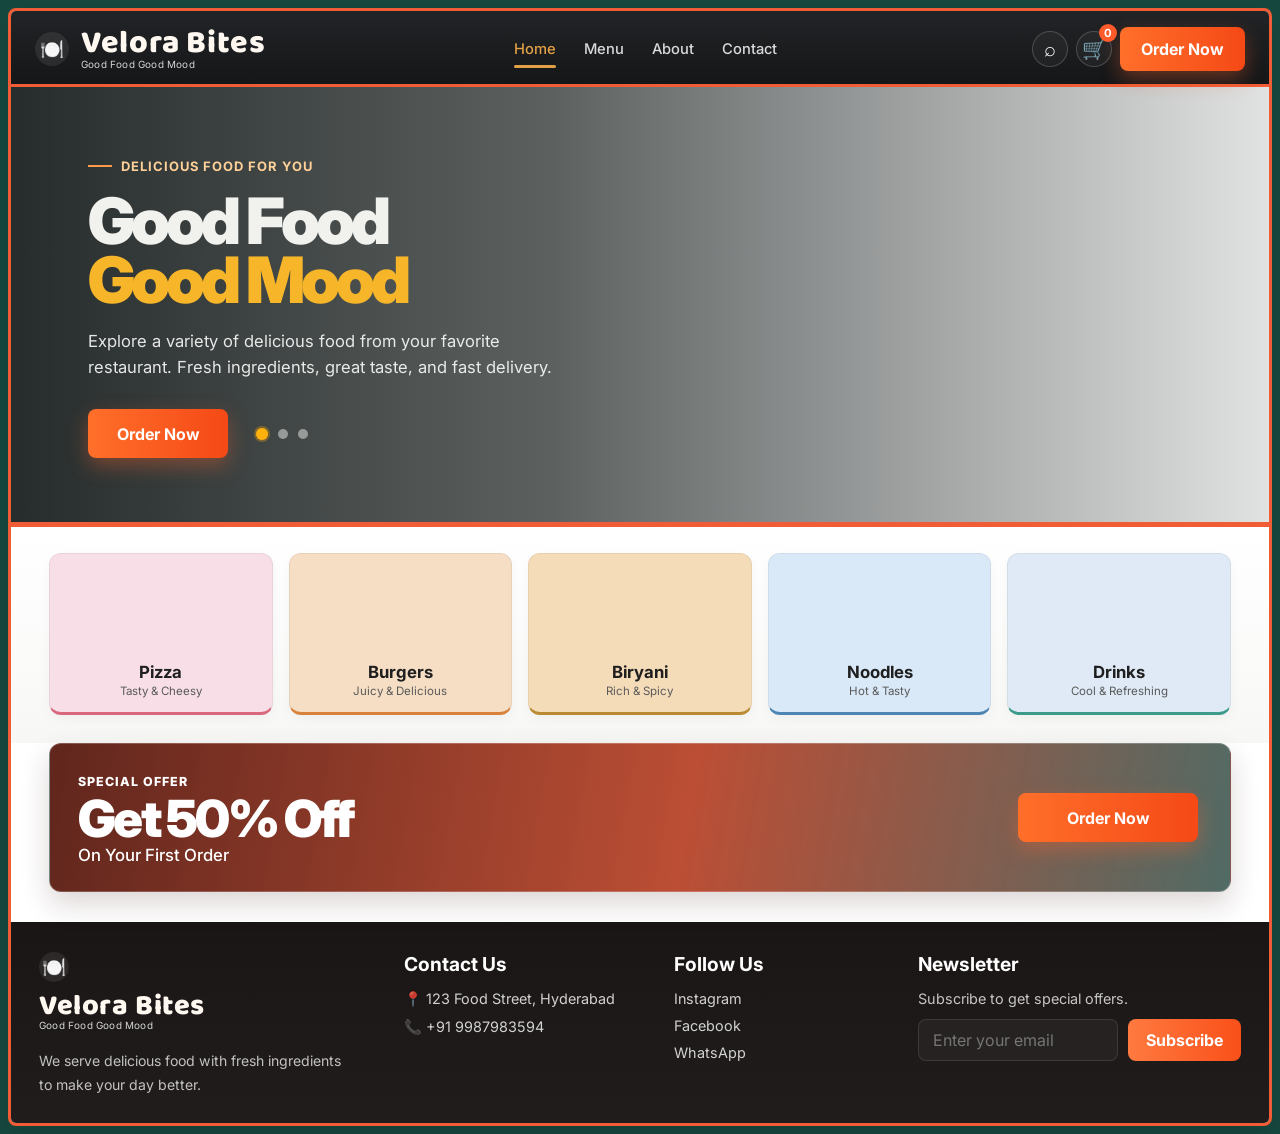
==== index.html @ 95dfa80c "Initial restaurant website" ====
<!DOCTYPE html>
<html lang="en">
  <head>
    <meta charset="UTF-8" />
    <meta name="viewport" content="width=device-width, initial-scale=1.0" />
    <title>Velora Bites</title>
    <link rel="preconnect" href="https://fonts.googleapis.com" />
    <link rel="preconnect" href="https://fonts.gstatic.com" crossorigin />
    <link href="https://fonts.googleapis.com/css2?family=Baloo+2:wght@400;500;600;700;800&family=Inter:wght@400;500;600;700;800;900&display=swap" rel="stylesheet" />
    <link rel="stylesheet" href="style.css" />
  </head>
  <body>
    <div class="page-shell">
      <div id="toast" class="toast" aria-live="polite"></div>

      <div id="checkout-modal" class="checkout-modal">
        <div class="checkout-panel">
          <div class="checkout-header">
            <h3>Your Cart</h3>
            <button type="button" class="close-cart" aria-label="Close cart">×</button>
          </div>
          <div id="cart-items" class="cart-items"></div>
          <div class="checkout-total">
            <span>Total</span>
            <strong id="cart-total">₹0</strong>
          </div>
          <div class="payment-buttons">
            <button type="button" class="pay-btn phonepe">Pay with PhonePe</button>
            <button type="button" class="pay-btn gpay">Pay with Google Pay</button>
          </div>
        </div>
      </div>

      <div class="prototype-container">
        <div class="mockup-wrap">
          <div class="website-frame" data-page="home">
            <header class="topbar">
              <div class="brand-group">
                <div class="brand-icon">
                  <span>🍽️</span>
                </div>
                <div class="brand-copy">
                  <h2>Velora Bites</h2>
                  <small>Good Food Good Mood</small>
                </div>
              </div>

              <nav class="nav-links">
                <a href="#" data-target="home" class="nav-link active">Home</a>
                <a href="#" data-target="menu" class="nav-link">Menu</a>
                <a href="#" data-target="about" class="nav-link">About</a>
                <a href="#" data-target="contact" class="nav-link">Contact</a>
              </nav>

              <div class="nav-actions">
                <div class="search-wrapper" aria-label="Search menu">
                  <input id="menu-search" class="search-input" type="search" placeholder="Search menu..." aria-label="Search menu" />
                </div>
                <button class="icon-btn search-btn" aria-label="Search">⌕</button>
                <button class="icon-btn cart-btn" aria-label="Cart">
                  🛒
                  <span class="cart-count">0</span>
                </button>
                <button class="order-btn" data-name="Velora Combo Meal" data-price="399">Order Now</button>
              </div>
            </header>

            <section id="home-page" class="page-panel active">
              <div class="hero-banner">
                <div class="hero-content">
                  <p class="eyebrow">DELICIOUS FOOD FOR YOU</p>
                  <h3>Good Food <span>Good Mood</span></h3>
                  <p class="hero-copy">
                    Explore a variety of delicious food from your favorite restaurant.
                    Fresh ingredients, great taste, and fast delivery.
                  </p>
                  <div class="hero-actions">
                    <button class="order-btn large" data-name="Velora Combo Meal" data-price="399">Order Now</button>
                    <div class="slider-dots">
                      <span class="dot active"></span>
                      <span class="dot"></span>
                      <span class="dot"></span>
                    </div>
                  </div>
                </div>
              </div>

              <div class="category-strip">
                <button type="button" class="category-item pink" data-category="pizza">
                  <div class="category-thumb pizza"></div>
                  <h4>Pizza</h4>
                  <p>Tasty &amp; Cheesy</p>
                </button>

                <button type="button" class="category-item peach" data-category="burgers">
                  <div class="category-thumb burgers"></div>
                  <h4>Burgers</h4>
                  <p>Juicy &amp; Delicious</p>
                </button>

                <button type="button" class="category-item tan" data-category="biryani">
                  <div class="category-thumb biryani"></div>
                  <h4>Biryani</h4>
                  <p>Rich &amp; Spicy</p>
                </button>

                <button type="button" class="category-item light" data-category="noodles">
                  <div class="category-thumb noodles"></div>
                  <h4>Noodles</h4>
                  <p>Hot &amp; Tasty</p>
                </button>

                <button type="button" class="category-item pale" data-category="drinks">
                  <div class="category-thumb drinks"></div>
                  <h4>Drinks</h4>
                  <p>Cool &amp; Refreshing</p>
                </button>
              </div>

              <div class="offer-banner">
                <div class="offer-copy">
                  <span class="offer-label">SPECIAL OFFER</span>
                  <h3>Get 50% Off</h3>
                  <p>On Your First Order</p>
                </div>
                <button class="order-btn banner-btn" data-name="Special Offer Combo" data-price="299">Order Now</button>
              </div>
            </section>

            <section id="menu-page" class="page-panel">
              <div class="menu-section no-footer-content">
                <div class="menu-header">
                  <h3>Our Special Menu</h3>
                  <div class="filter-group">
                    <button class="filter-btn active">All</button>
                    <button class="filter-btn">Pizza</button>
                    <button class="filter-btn">Burgers</button>
                    <button class="filter-btn">Biryani</button>
                    <button class="filter-btn">Noodles</button>
                    <button class="filter-btn">Drinks</button>
                  </div>
                </div>

                <div class="menu-grid">
                  <article class="food-card" data-category="pizza">
                    <div class="food-image margherita"></div>
                    <div class="food-body">
                      <h4>Margherita Pizza</h4>
                      <p>Classic delight with 100% real mozzarella cheese.</p>
                      <div class="card-row">
                        <span class="price">₹199</span>
                        <button class="order-btn small">Order Now</button>
                      </div>
                    </div>
                  </article>

                  <article class="food-card" data-category="burgers">
                    <div class="food-image chicken-burger"></div>
                    <div class="food-body">
                      <h4>Chicken Burger</h4>
                      <p>Juicy chicken patty with fresh lettuce and cheese.</p>
                      <div class="card-row">
                        <span class="price">₹149</span>
                        <button class="order-btn small">Order Now</button>
                      </div>
                    </div>
                  </article>

                  <article class="food-card" data-category="biryani">
                    <div class="food-image chicken-biryani"></div>
                    <div class="food-body">
                      <h4>Chicken Biryani</h4>
                      <p>Aromatic basmati rice with tender chicken.</p>
                      <div class="card-row">
                        <span class="price">₹249</span>
                        <button class="order-btn small">Order Now</button>
                      </div>
                    </div>
                  </article>

                  <article class="food-card" data-category="noodles">
                    <div class="food-image veg-noodles"></div>
                    <div class="food-body">
                      <h4>Veg Noodles</h4>
                      <p>Stir-fried noodles with fresh vegetables.</p>
                      <div class="card-row">
                        <span class="price">₹129</span>
                        <button class="order-btn small">Order Now</button>
                      </div>
                    </div>
                  </article>

                  <article class="food-card" data-category="pizza">
                    <div class="food-image pizzaspecial"></div>
                    <div class="food-body">
                      <h4>Paneer Supreme</h4>
                      <p>Loaded with paneer, capsicum, onion and herbs.</p>
                      <div class="card-row">
                        <span class="price">₹259</span>
                        <button class="order-btn small">Order Now</button>
                      </div>
                    </div>
                  </article>

                  <article class="food-card" data-category="burgers">
                    <div class="food-image zinger"></div>
                    <div class="food-body">
                      <h4>Zinger Burger</h4>
                      <p>Crispy chicken fillet with spicy mayo and lettuce.</p>
                      <div class="card-row">
                        <span class="price">₹189</span>
                        <button class="order-btn small">Order Now</button>
                      </div>
                    </div>
                  </article>

                  <article class="food-card" data-category="biryani">
                    <div class="food-image vegbiryani"></div>
                    <div class="food-body">
                      <h4>Veg Biryani</h4>
                      <p>Fragrant rice with vegetables and rich biryani masala.</p>
                      <div class="card-row">
                        <span class="price">₹219</span>
                        <button class="order-btn small">Order Now</button>
                      </div>
                    </div>
                  </article>

                  <article class="food-card" data-category="noodles">
                    <div class="food-image cheesy-noodles"></div>
                    <div class="food-body">
                      <h4>Cheesy Noodles</h4>
                      <p>Silky noodles tossed with cheese, veggies and sauce.</p>
                      <div class="card-row">
                        <span class="price">₹179</span>
                        <button class="order-btn small">Order Now</button>
                      </div>
                    </div>
                  </article>

                  <article class="food-card" data-category="drinks">
                    <div class="food-image mango-lassi"></div>
                    <div class="food-body">
                      <h4>Mango Lassi</h4>
                      <p>Chilled yogurt drink blended with sweet, ripe mango.</p>
                      <div class="card-row">
                        <span class="price">₹99</span>
                        <button class="order-btn small">Order Now</button>
                      </div>
                    </div>
                  </article>

                  <article class="food-card" data-category="drinks">
                    <div class="food-image fresh-lime"></div>
                    <div class="food-body">
                      <h4>Fresh Lime Soda</h4>
                      <p>A bright, sparkling lime cooler served over ice.</p>
                      <div class="card-row">
                        <span class="price">₹79</span>
                        <button class="order-btn small">Order Now</button>
                      </div>
                    </div>
                  </article>
                </div>
                <p class="no-results" hidden>No dishes match your search. Try another name or category.</p>
              </div>
            </section>

            <section id="about-page" class="page-panel">
              <div class="info-page no-footer-content">
                <h3>About Velora Bites</h3>
                <p>Velora Bites is a modern food ordering destination built for people who love great taste, convenience, and fresh ingredients. We bring together premium meals, quick delivery, and a warm customer experience.</p>
                <div class="info-grid">
                  <div class="info-card">
                    <span>🍔</span>
                    <h4>Fresh Food</h4>
                    <p>Only freshly prepared meals using quality ingredients.</p>
                  </div>
                  <div class="info-card">
                    <span>🚚</span>
                    <h4>Fast Delivery</h4>
                    <p>Quick service to keep your meals hot and delicious.</p>
                  </div>
                  <div class="info-card">
                    <span>⭐</span>
                    <h4>Best Taste</h4>
                    <p>Curated recipes that satisfy your cravings every time.</p>
                  </div>
                </div>
              </div>
            </section>

            <section id="contact-page" class="page-panel">
              <div class="info-page contact-page no-footer-content">
                <h3>Contact Us</h3>
                <div class="contact-layout">
                  <div class="contact-box">
                    <h4>Store Address</h4>
                    <p>📍 123 Food Street, Hyderabad</p>
                    <p>📞 +91 9987983594</p>
                    <p>✉️ hello@velorabites.com</p>
                  </div>
                  <div class="contact-box">
                    <h4>Working Hours</h4>
                    <p>Monday - Saturday: 9:00 AM - 11:00 PM</p>
                    <p>Sunday: 10:00 AM - 9:00 PM</p>
                  </div>
                </div>
              </div>
            </section>

            <footer class="site-footer home-footer visible">
              <div class="footer-brand">
                <div class="brand-icon small">
                  <span>🍽️</span>
                </div>
                <div class="brand-copy">
                  <h2>Velora Bites</h2>
                  <small>Good Food Good Mood</small>
                </div>
                <p>
                  We serve delicious food with fresh ingredients to make your day better.
                </p>
              </div>

              <div class="footer-contact">
                <h4>Contact Us</h4>
                <ul>
                  <li>📍 123 Food Street, Hyderabad</li>
                  <li>📞 +91 9987983594</li>
                </ul>
              </div>

              <div class="footer-social">
                <h4>Follow Us</h4>
                <ul>
                  <li><a href="https://www.instagram.com/" target="_blank" rel="noopener noreferrer">Instagram</a></li>
                  <li><a href="https://www.facebook.com/" target="_blank" rel="noopener noreferrer">Facebook</a></li>
                  <li><a href="https://www.whatsapp.com/" target="_blank" rel="noopener noreferrer">WhatsApp</a></li>
                </ul>
              </div>

              <div class="newsletter">
                <h4>Newsletter</h4>
                <p>Subscribe to get special offers.</p>
                <form>
                  <input type="email" placeholder="Enter your email" />
                  <button type="submit">Subscribe</button>
                </form>
              </div>
            </footer>
          </div>
        </div>
      </div>

    </div>

    <script src="script.js"></script>
  </body>
</html>
---- style.css ----
:root {
  --bg: #efefef;
  --page-text: #171717;
  --muted: #5e5e5e;
  --accent: #f15a24;
  --accent-2: #ffb200;
  --navy: #101216;
  --navy-2: #171d24;
  --card: #f8f8f8;
  --soft: #f4d7c5;
  --peach: #f7dcb3;
  --tan: #f1d5a7;
  --light: #dfeeff;
  --pale: #dcebf7;
  --shadow: 0 12px 28px rgba(0, 0, 0, 0.12);
}

* {
  box-sizing: border-box;
  margin: 0;
  padding: 0;
}

html {
  scroll-behavior: smooth;
}

body {
  font-family: "Inter", sans-serif;
  background: #16483f;
  color: var(--page-text);
}

img {
  max-width: 100%;
  display: block;
}

button,
input {
  font: inherit;
}

.page-shell {
  width: 100%;
  min-height: 100vh;
  margin: 0;
  padding: 8px;
}

.prototype-container {
  width: 100%;
  margin: 0;
}

.main-title {
  text-align: center;
  font-weight: 800;
  font-size: clamp(2.4rem, 3vw, 4rem);
  color: #0e0e0e;
  letter-spacing: -0.06em;
  margin-top: 12px;
}

.subtitle {
  text-align: center;
  font-size: 1.2rem;
  color: #3d3d3d;
  margin-top: 10px;
  margin-bottom: 18px;
  font-weight: 600;
  letter-spacing: -0.02em;
}

.mockup-wrap {
  position: relative;
  width: 100%;
  margin: 0;
  padding: 0;
}

.website-frame {
  width: 100%;
  min-height: calc(100vh - 16px);
  background: #fff;
  border-radius: 8px;
  box-shadow: var(--shadow);
  overflow: hidden;
  border: 3px solid #ef5c35;
  transition: border-color 0.3s ease;
}

.website-frame[data-page="home"] { border-color: #ef5c35; }
.website-frame[data-page="menu"] { border-color: #168b82; }
.website-frame[data-page="about"] { border-color: #d29a25; }
.website-frame[data-page="contact"] { border-color: #397da1; }

.website-frame[data-page="home"] .topbar { box-shadow: inset 0 -3px #ef5c35; }
.website-frame[data-page="menu"] .topbar { box-shadow: inset 0 -3px #168b82; }
.website-frame[data-page="about"] .topbar { box-shadow: inset 0 -3px #d29a25; }
.website-frame[data-page="contact"] .topbar { box-shadow: inset 0 -3px #397da1; }

.page-panel {
  display: none;
}

.page-panel.active {
  display: block;
}

.topbar {
  position: relative;
  display: flex;
  align-items: center;
  justify-content: space-between;
  background: linear-gradient(180deg, rgba(15, 17, 20, 0.92), rgba(10, 12, 14, 0.96));
  padding: 16px 24px;
  color: white;
  border-radius: 0;
}

.brand-group {
  display: flex;
  align-items: center;
  gap: 12px;
}

.brand-icon {
  width: 34px;
  height: 34px;
  border-radius: 50%;
  background: rgba(255, 255, 255, 0.08);
  display: grid;
  place-items: center;
  font-size: 1.2rem;
}

.brand-copy h2 {
  font-family: "Baloo 2", sans-serif;
  font-weight: 800;
  line-height: 1;
  font-size: 2rem;
  letter-spacing: 0.02em;
  text-transform: none;
  color: #fff8f1;
}

.brand-copy small {
  display: block;
  font-size: 0.62rem;
  color: #d7d7d7;
  letter-spacing: 0.02em;
  margin-top: -2px;
}

.nav-links {
  display: flex;
  align-items: center;
  gap: 28px;
  font-size: 0.92rem;
  font-weight: 500;
}

.nav-links a {
  position: relative;
  color: #f4f4f4;
  text-decoration: none;
  opacity: 0.88;
}

.nav-links a.active {
  color: #ffb34c;
}

.nav-links a.active::after {
  content: "";
  position: absolute;
  left: 0;
  right: 0;
  bottom: -10px;
  height: 3px;
  background: #ffb34c;
  border-radius: 2px;
}

.nav-actions {
  display: flex;
  align-items: center;
  gap: 8px;
}

.search-wrapper {
  width: 0;
  opacity: 0;
  overflow: hidden;
  transition: width 0.25s ease, opacity 0.2s ease, margin-right 0.2s ease;
  margin-right: 0;
}

.search-wrapper.visible {
  width: 220px;
  opacity: 1;
  margin-right: 6px;
}

.search-input {
  width: 100%;
  height: 36px;
  border-radius: 999px;
  border: 1px solid rgba(255, 255, 255, 0.18);
  background: rgba(255, 255, 255, 0.06);
  color: #fff;
  padding: 0 14px;
  outline: none;
}

.search-input::placeholder {
  color: rgba(255, 255, 255, 0.68);
}

.icon-btn {
  width: 36px;
  height: 36px;
  border-radius: 50%;
  border: 1px solid rgba(255, 255, 255, 0.18);
  background: rgba(255, 255, 255, 0.04);
  color: white;
  font-size: 1.25rem;
  cursor: pointer;
}

.order-btn {
  border: none;
  background: linear-gradient(90deg, #ff6f2a, #f54916);
  color: #fff;
  font-weight: 700;
  border-radius: 8px;
  padding: 0.75rem 1.3rem;
  box-shadow: 0 8px 20px rgba(255, 99, 46, 0.35);
  cursor: pointer;
  transition: transform 0.2s ease;
}

.order-btn:hover {
  transform: translateY(-1px);
}

.order-btn.large {
  padding: 0.9rem 1.8rem;
  font-size: 1rem;
}

.order-btn.small {
  padding: 0.65rem 1rem;
  font-size: 0.82rem;
  border-radius: 7px;
}

.hero-banner {
  position: relative;
  min-height: 440px;
  background:
    linear-gradient(90deg, rgba(8, 15, 14, 0.88) 0%, rgba(8, 15, 14, 0.66) 43%, rgba(8, 15, 14, 0.12) 100%),
    url("https://images.unsplash.com/photo-1568901346375-23c9450c58cd?auto=format&fit=crop&w=1400&q=80") center/cover no-repeat;
  padding: 58px clamp(28px, 6vw, 88px);
  display: flex;
  align-items: center;
  border-bottom: 5px solid #ef5c35;
}

.hero-content {
  max-width: 560px;
  color: #fff;
}

.eyebrow {
  display: inline-flex;
  align-items: center;
  gap: 9px;
  font-size: 0.81rem;
  letter-spacing: 0.08em;
  color: #ffd199;
  font-weight: 700;
  margin-bottom: 18px;
}

.eyebrow::before {
  content: "";
  width: 24px;
  height: 2px;
  background: #ff9a4a;
}

.hero-banner h3 {
  font-size: clamp(2.7rem, 5vw, 5.5rem);
  line-height: 0.92;
  letter-spacing: -0.06em;
  font-weight: 900;
  margin-bottom: 18px;
  color: #f1f1ee;
}

.hero-banner h3 span {
  display: block;
  color: #f7b629;
}

.hero-copy {
  font-size: 1.04rem;
  line-height: 1.6;
  color: rgba(255, 255, 255, 0.88);
  max-width: 490px;
}

.hero-actions {
  display: flex;
  align-items: center;
  gap: 20px;
  margin-top: 28px;
}

.slider-dots {
  display: flex;
  align-items: center;
  gap: 10px;
  margin-left: 8px;
}

.dot {
  width: 10px;
  height: 10px;
  border-radius: 50%;
  background: rgba(255, 255, 255, 0.45);
  display: inline-block;
}

.dot.active {
  width: 12px;
  height: 12px;
  background: #ffb10c;
  box-shadow: 0 0 0 2px rgba(255, 177, 12, 0.3);
}

.category-strip {
  display: grid;
  grid-template-columns: repeat(5, minmax(0, 1fr));
  gap: 16px;
  background: linear-gradient(180deg, #fff 0%, #f7f8f6 100%);
  padding: 26px clamp(18px, 3vw, 38px) 28px;
}

.category-item {
  width: 100%;
  border: 1px solid rgba(31, 31, 31, 0.06);
  color: inherit;
  font: inherit;
  background: #fff;
  border-radius: 12px;
  padding: 12px 12px 14px;
  text-align: center;
  box-shadow: 0 4px 12px rgba(0, 0, 0, 0.04);
  cursor: pointer;
  transition: transform 0.2s ease, box-shadow 0.2s ease;
}

.category-item:hover,
.category-item:focus-visible {
  transform: translateY(-3px);
  box-shadow: 0 9px 20px rgba(0, 0, 0, 0.12);
}

.category-item:focus-visible {
  outline: 3px solid var(--accent);
  outline-offset: 3px;
}

.category-item.pink { background: #f8dfe7; }
.category-item.peach { background: #f5dec4; }
.category-item.tan { background: #f5dcb9; }
.category-item.light { background: #dae9f8; }
.category-item.pale { background: #dfeaf6; }

.category-item.pink { border-bottom: 3px solid #d9687d; }
.category-item.peach { border-bottom: 3px solid #d9823c; }
.category-item.tan { border-bottom: 3px solid #b98a31; }
.category-item.light { border-bottom: 3px solid #4d86b5; }
.category-item.pale { border-bottom: 3px solid #3c9b8b; }

.category-thumb {
  height: 86px;
  border-radius: 14px;
  background-size: cover;
  background-position: center;
  margin-bottom: 10px;
}

.category-thumb.pizza {
  background-image: url("https://images.unsplash.com/photo-1513104890138-7c749659a591?auto=format&fit=crop&w=500&q=80");
}

.category-thumb.burgers {
  background-image: url("https://images.unsplash.com/photo-1568901346375-23c9450c58cd?auto=format&fit=crop&w=500&q=80");
}

.category-thumb.biryani {
  background-image: url("https://images.unsplash.com/photo-1631452180519-c014fe946bc7?auto=format&fit=crop&w=500&q=80");
}

.category-thumb.noodles {
  background-image: url("https://images.unsplash.com/photo-1552611052-33e04de081de?auto=format&fit=crop&w=500&q=80");
}

.category-thumb.drinks {
  background-image: url("https://images.unsplash.com/photo-1544145945-f90425340c7e?auto=format&fit=crop&w=500&q=80");
}

.category-item h4 {
  font-size: 1.05rem;
  margin-bottom: 2px;
  color: #1f1f1f;
  font-weight: 700;
}

.category-item p {
  color: #5a5a5a;
  font-size: 0.72rem;
}

.menu-section {
  background: #f5f5f5;
  padding: 36px 24px 30px;
}

.menu-header {
  display: flex;
  align-items: center;
  justify-content: space-between;
  gap: 20px;
  margin-bottom: 24px;
}

.menu-header h3 {
  font-family: "Baloo 2", sans-serif;
  font-size: clamp(1.85rem, 2.8vw, 3.1rem);
  letter-spacing: -0.05em;
  color: #1a1a1a;
}

.filter-group {
  display: flex;
  flex-wrap: wrap;
  gap: 10px;
  align-items: center;
}

.filter-btn {
  border: 1px solid rgba(0, 0, 0, 0.08);
  background: #fff;
  color: #444;
  border-radius: 999px;
  padding: 0.55rem 0.95rem;
  font-size: 0.82rem;
  font-weight: 600;
  cursor: pointer;
}

.filter-btn.active {
  background: linear-gradient(90deg, #ff7a40, #f95019);
  color: white;
  border-color: transparent;
}

.menu-grid {
  display: grid;
  grid-template-columns: repeat(4, minmax(0, 1fr));
  gap: 20px;
}

.no-results {
  padding: 36px 12px;
  color: var(--muted);
  text-align: center;
  grid-column: 1 / -1;
}

.food-card {
  background: #fff;
  border-radius: 12px;
  overflow: hidden;
  box-shadow: 0 6px 18px rgba(0, 0, 0, 0.05);
}

.food-image {
  height: 195px;
  background-position: center;
  background-size: cover;
}

.margherita {
  background-image: url("https://images.unsplash.com/photo-1513104890138-7c749659a591?auto=format&fit=crop&w=700&q=80");
}

.chicken-burger {
  background-image: url("https://images.unsplash.com/photo-1568901346375-23c9450c58cd?auto=format&fit=crop&w=700&q=80");
}

.chicken-biryani {
  background-image: url("https://images.unsplash.com/photo-1631452180519-c014fe946bc7?auto=format&fit=crop&w=700&q=80");
}

.veg-noodles {
  background-image: url("https://images.unsplash.com/photo-1552611052-33e04de081de?auto=format&fit=crop&w=700&q=80");
}

.pizzaspecial {
  background-image: url("https://images.unsplash.com/photo-1548365328-9f547fb9587c?auto=format&fit=crop&w=700&q=80");
}

.zinger {
  background-image: url("https://images.unsplash.com/photo-1568901346375-23c9450c58cd?auto=format&fit=crop&w=700&q=80");
}

.vegbiryani {
  background-image: url("https://images.unsplash.com/photo-1631452180519-c014fe946bc7?auto=format&fit=crop&w=700&q=80");
}

.cheesy-noodles {
  background-image: url("https://images.unsplash.com/photo-1526318896980-cf78c088247c?auto=format&fit=crop&w=700&q=80");
}

.mango-lassi {
  background-image: url("https://images.unsplash.com/photo-1570197788417-0e82375c9371?auto=format&fit=crop&w=700&q=80");
}

.fresh-lime {
  background-image: url("https://images.unsplash.com/photo-1513558161293-cda9efe0c0a3?auto=format&fit=crop&w=700&q=80");
}

.food-body {
  padding: 16px 16px 18px;
}

.food-body h4 {
  font-size: 0.98rem;
  margin-bottom: 7px;
  color: #222;
}

.food-body p {
  font-size: 0.77rem;
  line-height: 1.5;
  color: #666;
  min-height: 48px;
}

.card-row {
  display: flex;
  align-items: center;
  justify-content: space-between;
  margin-top: 16px;
}

.price {
  font-size: 1.1rem;
  font-weight: 800;
  color: #1e1e1e;
}

.offer-banner {
  position: relative;
  margin: 16px 0 0;
  background:
    linear-gradient(100deg, rgba(90, 29, 19, 0.96), rgba(180, 59, 31, 0.9) 54%, rgba(43, 74, 67, 0.82)),
    url("https://images.unsplash.com/photo-1513104890138-7c749659a591?auto=format&fit=crop&w=1400&q=80") center/cover no-repeat;
  min-height: 140px;
  display: flex;
  align-items: center;
  justify-content: space-between;
  padding: 26px 32px 26px 28px;
  border-radius: 12px;
  border: 1px solid rgba(255, 255, 255, 0.22);
  box-shadow: 0 12px 28px rgba(62, 30, 20, 0.18);
  overflow: hidden;
  margin: 0 clamp(18px, 3vw, 38px) 30px;
}

.offer-copy {
  color: #fff;
}

.offer-label {
  display: inline-block;
  font-size: 0.78rem;
  font-weight: 800;
  letter-spacing: 0.08em;
  margin-bottom: 6px;
}

.offer-copy h3 {
  font-size: clamp(2.2rem, 4vw, 3.7rem);
  line-height: 0.9;
  font-weight: 900;
  letter-spacing: -0.05em;
}

.offer-copy p {
  font-size: 1.05rem;
  font-weight: 500;
  margin-top: 4px;
}

.banner-btn {
  padding: 0.9rem 1.6rem;
  min-width: 180px;
  font-size: 1rem;
}

.site-footer {
  display: none;
  grid-template-columns: 1.25fr 0.9fr 0.8fr 1.2fr;
  gap: 28px;
  background: linear-gradient(180deg, rgba(22, 17, 17, 0.98), rgba(28, 24, 24, 0.98));
  color: #f0f0f0;
  padding: 30px 28px 26px;
}

.site-footer.visible {
  display: grid;
}

.footer-brand {
  padding-right: 24px;
}

.footer-brand .brand-icon {
  width: 30px;
  height: 30px;
  margin-bottom: 10px;
}

.footer-brand .brand-copy h2 {
  font-size: 1.8rem;
}

.footer-brand p {
  margin-top: 18px;
  color: rgba(255, 255, 255, 0.73);
  line-height: 1.7;
  font-size: 0.88rem;
}

.footer-links h4,
.footer-contact h4,
.footer-social h4,
.newsletter h4 {
  font-size: 1.2rem;
  margin-bottom: 14px;
  color: #fff;
}

.footer-links ul,
.footer-contact ul,
.footer-social ul {
  list-style: none;
  display: grid;
  gap: 10px;
  color: rgba(255, 255, 255, 0.8);
  font-size: 0.9rem;
}

.footer-links a,
.footer-social a {
  color: rgba(255, 255, 255, 0.8);
  text-decoration: none;
}

.footer-links a:hover,
.footer-social a:hover {
  color: #ffb34c;
}

.newsletter p {
  font-size: 0.9rem;
  color: rgba(255, 255, 255, 0.75);
  margin-bottom: 12px;
}

.newsletter form {
  display: flex;
  align-items: center;
  gap: 10px;
  flex-wrap: wrap;
}

.newsletter input {
  flex: 1;
  min-width: 160px;
  border: 1px solid rgba(255, 255, 255, 0.1);
  background: rgba(255, 255, 255, 0.04);
  height: 42px;
  border-radius: 8px;
  padding: 0 14px;
  color: #fff;
  outline: none;
}

.newsletter button {
  border: none;
  background: linear-gradient(90deg, #ff7a40, #f95019);
  color: #fff;
  border-radius: 8px;
  height: 42px;
  padding: 0 18px;
  font-weight: 700;
  cursor: pointer;
}

.annot-box {
  position: absolute;
  left: -16px;
  display: inline-flex;
  align-items: center;
  justify-content: center;
  background: rgba(255, 255, 255, 0.7);
  border: 2px solid rgba(0, 82, 255, 0.8);
  color: #1c1c1c;
  border-radius: 8px;
  padding: 8px 12px;
  font-size: 0.8rem;
  font-weight: 700;
  box-shadow: 0 0 0 2px rgba(255, 255, 255, 0.7);
  z-index: 3;
}

.annot-1 { top: 32px; }
.annot-2 { top: 126px; }
.annot-3 { top: 470px; }
.annot-4 { top: 674px; }
.annot-5 { top: 940px; }
.annot-6 { top: 1060px; }

.arrow {
  display: inline-block;
  width: 18px;
  height: 18px;
  margin-left: 6px;
  position: relative;
}

.arrow::before {
  content: "";
  position: absolute;
  inset: 0;
  border-top: 2px solid rgba(0, 82, 255, 0.9);
  border-right: 2px solid rgba(0, 82, 255, 0.9);
  transform: rotate(45deg);
}

.arrow-right {
  transform: translateX(4px);
}

.toast {
  position: fixed;
  right: 24px;
  bottom: 24px;
  background: rgba(17, 17, 17, 0.95);
  color: #fff;
  padding: 12px 18px;
  border-radius: 10px;
  box-shadow: 0 12px 30px rgba(0, 0, 0, 0.18);
  opacity: 0;
  transform: translateY(12px);
  pointer-events: none;
  transition: all 0.25s ease;
  z-index: 50;
  font-weight: 600;
}

.toast.show {
  opacity: 1;
  transform: translateY(0);
}

.checkout-modal {
  position: fixed;
  inset: 0;
  background: rgba(14, 14, 14, 0.6);
  display: none;
  align-items: center;
  justify-content: center;
  z-index: 90;
  padding: 20px;
}

.checkout-modal.show {
  display: flex;
}

.checkout-panel {
  width: min(520px, 100%);
  background: #fff;
  border-radius: 20px;
  box-shadow: 0 24px 60px rgba(0, 0, 0, 0.2);
  padding: 24px;
}

.checkout-header {
  display: flex;
  align-items: center;
  justify-content: space-between;
  margin-bottom: 18px;
}

.checkout-header h3 {
  font-size: 2rem;
  letter-spacing: -0.05em;
}

.close-cart {
  border: none;
  background: #f6f6f6;
  width: 34px;
  height: 34px;
  border-radius: 50%;
  font-size: 1.5rem;
  cursor: pointer;
}

.cart-items {
  display: grid;
  gap: 12px;
  max-height: 260px;
  overflow-y: auto;
  padding-right: 6px;
}

.cart-item {
  display: flex;
  align-items: center;
  justify-content: space-between;
  gap: 12px;
  border: 1px solid rgba(0, 0, 0, 0.06);
  border-radius: 12px;
  padding: 12px 14px;
}

.cart-item strong {
  display: block;
  font-size: 0.96rem;
  margin-bottom: 4px;
}

.cart-item small {
  color: #666;
}

.cart-item-actions {
  display: flex;
  align-items: center;
  gap: 8px;
  font-weight: 700;
}

.qty-btn {
  width: 26px;
  height: 26px;
  border: none;
  background: #f3f3f3;
  border-radius: 8px;
  cursor: pointer;
  font-weight: 700;
}

.checkout-total {
  display: flex;
  align-items: center;
  justify-content: space-between;
  margin-top: 18px;
  padding-top: 18px;
  border-top: 1px solid rgba(0, 0, 0, 0.08);
  font-size: 1.08rem;
}

.payment-buttons {
  display: grid;
  grid-template-columns: repeat(2, minmax(0, 1fr));
  gap: 12px;
  margin-top: 20px;
}

.pay-btn {
  border: none;
  color: #fff;
  padding: 0.9rem 1rem;
  border-radius: 12px;
  font-weight: 700;
  cursor: pointer;
}

.phonepe {
  background: linear-gradient(135deg, #5f2eea, #8d66ff);
}

.gpay {
  background: linear-gradient(135deg, #1a73e8, #4db6ff);
}

.empty-cart {
  text-align: center;
  color: #666;
  padding: 28px 12px;
}

.cart-btn {
  position: relative;
}

.cart-count {
  position: absolute;
  top: -8px;
  right: -6px;
  min-width: 18px;
  height: 18px;
  background: #ff5a2a;
  border-radius: 50%;
  display: grid;
  place-items: center;
  font-size: 0.7rem;
  font-weight: 700;
  color: #fff;
}

.info-page {
  background: #fff6f0;
  padding: 48px 32px;
  min-height: 420px;
}

.info-page h3 {
  font-size: clamp(2.2rem, 3vw, 3rem);
  letter-spacing: -0.06em;
  margin-bottom: 20px;
  color: #171717;
}

.info-page p {
  font-size: 1.05rem;
  line-height: 1.8;
  color: #3c3c3c;
  margin-bottom: 18px;
}

.info-grid {
  margin-top: 28px;
  display: grid;
  grid-template-columns: repeat(3, minmax(0, 1fr));
  gap: 18px;
}

.info-card {
  background: #fff;
  border: 1px solid rgba(0, 0, 0, 0.06);
  border-radius: 16px;
  padding: 24px 18px;
  text-align: center;
  box-shadow: 0 8px 20px rgba(0, 0, 0, 0.04);
}

.info-card span {
  font-size: 2rem;
  display: inline-block;
  margin-bottom: 12px;
}

.info-card h4 {
  font-size: 1.2rem;
  margin-bottom: 8px;
}

.contact-layout {
  display: grid;
  grid-template-columns: repeat(2, minmax(0, 1fr));
  gap: 24px;
  margin-top: 20px;
}

.contact-box {
  background: #fff;
  border: 1px solid rgba(0, 0, 0, 0.06);
  border-radius: 16px;
  padding: 26px 20px;
}

.contact-box h4 {
  font-size: 1.4rem;
  margin-bottom: 16px;
}

.contact-box p {
  margin-bottom: 10px;
}

@media (max-width: 1100px) {
  .nav-links {
    gap: 18px;
  }

  .menu-grid {
    grid-template-columns: repeat(2, minmax(0, 1fr));
  }

  .site-footer {
    grid-template-columns: repeat(2, minmax(0, 1fr));
  }
}

@media (max-width: 780px) {
  .mockup-wrap {
    padding-left: 0;
  }

  .annot-box {
    display: none;
  }

  .topbar {
    flex-wrap: wrap;
    gap: 16px;
  }

  .nav-links {
    order: 3;
    width: 100%;
    justify-content: center;
  }

  .category-strip {
    grid-template-columns: repeat(2, minmax(0, 1fr));
  }

  .menu-header {
    flex-direction: column;
    align-items: flex-start;
  }

  .menu-grid {
    grid-template-columns: 1fr;
  }

  .offer-banner {
    flex-direction: column;
    text-align: center;
    align-items: flex-start;
    gap: 18px;
  }

  .site-footer {
    grid-template-columns: 1fr;
  }
}
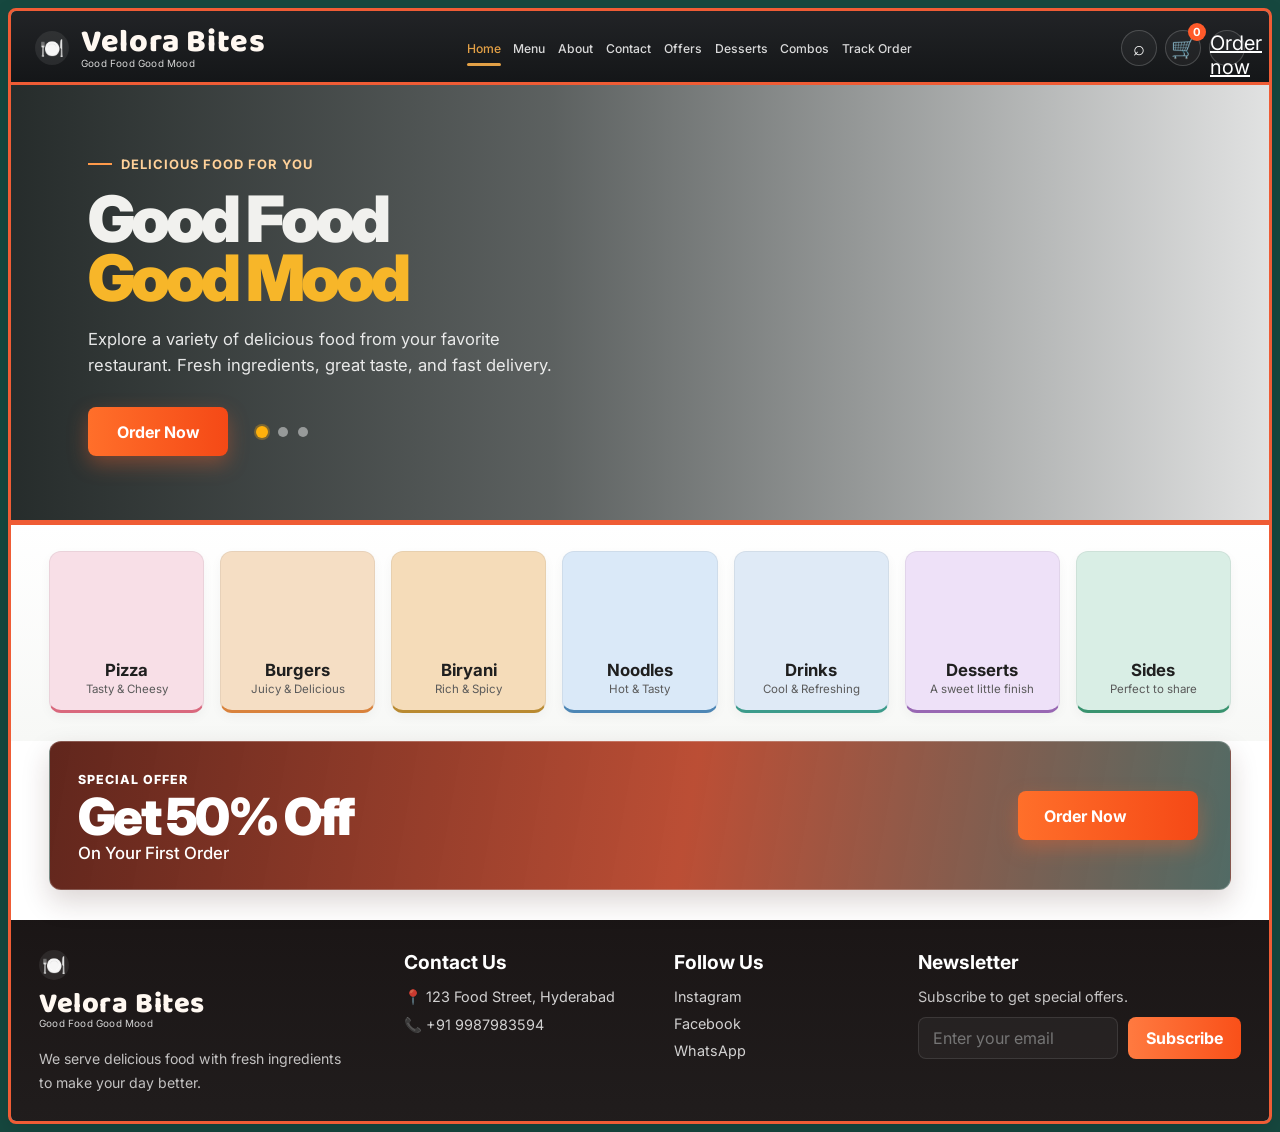
==== commit 857c8c38: "Expand food menu and match dish photos Co-authored-by: Copilot <223556219+Copilot@users.noreply.gith" ====
--- a/index.html
+++ b/index.html
@@ -1,360 +1,596 @@
 <!DOCTYPE html>
 <html lang="en">
-  <head>
-    <meta charset="UTF-8" />
-    <meta name="viewport" content="width=device-width, initial-scale=1.0" />
-    <title>Velora Bites</title>
-    <link rel="preconnect" href="https://fonts.googleapis.com" />
-    <link rel="preconnect" href="https://fonts.gstatic.com" crossorigin />
-    <link href="https://fonts.googleapis.com/css2?family=Baloo+2:wght@400;500;600;700;800&family=Inter:wght@400;500;600;700;800;900&display=swap" rel="stylesheet" />
-    <link rel="stylesheet" href="style.css" />
-  </head>
-  <body>
-    <div class="page-shell">
-      <div id="toast" class="toast" aria-live="polite"></div>
-
-      <div id="checkout-modal" class="checkout-modal">
-        <div class="checkout-panel">
-          <div class="checkout-header">
-            <h3>Your Cart</h3>
-            <button type="button" class="close-cart" aria-label="Close cart">×</button>
-          </div>
-          <div id="cart-items" class="cart-items"></div>
-          <div class="checkout-total">
-            <span>Total</span>
-            <strong id="cart-total">₹0</strong>
-          </div>
-          <div class="payment-buttons">
-            <button type="button" class="pay-btn phonepe">Pay with PhonePe</button>
-            <button type="button" class="pay-btn gpay">Pay with Google Pay</button>
-          </div>
+
+<head>
+  <meta charset="UTF-8" />
+  <meta name="viewport" content="width=device-width, initial-scale=1.0" />
+  <title>Velora Bites</title>
+  <link rel="preconnect" href="https://fonts.googleapis.com" />
+  <link rel="preconnect" href="https://fonts.gstatic.com" crossorigin />
+  <link
+    href="https://fonts.googleapis.com/css2?family=Baloo+2:wght@400;500;600;700;800&family=Inter:wght@400;500;600;700;800;900&display=swap"
+    rel="stylesheet" />
+  <link rel="stylesheet" href="style.css" />
+</head>
+
+<body>
+  <div class="page-shell">
+    <div id="toast" class="toast" aria-live="polite"></div>
+
+    <div id="checkout-modal" class="checkout-modal">
+      <div class="checkout-panel">
+        <div class="checkout-header">
+          <h3>Your Cart</h3>
+          <button type="button" class="close-cart" aria-label="Close cart">×</button>
+        </div>
+        <div id="cart-items" class="cart-items"></div>
+        <div class="checkout-total">
+          <span>Total</span>
+          <strong id="cart-total">₹0</strong>
+        </div>
+        <div class="payment-buttons">
+          <button type="button" class="pay-btn phonepe">Pay with PhonePe</button>
+          <button type="button" class="pay-btn gpay">Pay with Google Pay</button>
+          <button type="button" class="pay-btn cod">Cash on Delivery</button>
         </div>
       </div>
-
-      <div class="prototype-container">
-        <div class="mockup-wrap">
-          <div class="website-frame" data-page="home">
-            <header class="topbar">
-              <div class="brand-group">
-                <div class="brand-icon">
-                  <span>🍽️</span>
-                </div>
-                <div class="brand-copy">
-                  <h2>Velora Bites</h2>
-                  <small>Good Food Good Mood</small>
-                </div>
-              </div>
-
-              <nav class="nav-links">
-                <a href="#" data-target="home" class="nav-link active">Home</a>
-                <a href="#" data-target="menu" class="nav-link">Menu</a>
-                <a href="#" data-target="about" class="nav-link">About</a>
-                <a href="#" data-target="contact" class="nav-link">Contact</a>
-              </nav>
-
-              <div class="nav-actions">
-                <div class="search-wrapper" aria-label="Search menu">
-                  <input id="menu-search" class="search-input" type="search" placeholder="Search menu..." aria-label="Search menu" />
-                </div>
-                <button class="icon-btn search-btn" aria-label="Search">⌕</button>
-                <button class="icon-btn cart-btn" aria-label="Cart">
-                  🛒
-                  <span class="cart-count">0</span>
-                </button>
-                <button class="order-btn" data-name="Velora Combo Meal" data-price="399">Order Now</button>
-              </div>
-            </header>
-
-            <section id="home-page" class="page-panel active">
-              <div class="hero-banner">
-                <div class="hero-content">
-                  <p class="eyebrow">DELICIOUS FOOD FOR YOU</p>
-                  <h3>Good Food <span>Good Mood</span></h3>
-                  <p class="hero-copy">
-                    Explore a variety of delicious food from your favorite restaurant.
-                    Fresh ingredients, great taste, and fast delivery.
-                  </p>
-                  <div class="hero-actions">
-                    <button class="order-btn large" data-name="Velora Combo Meal" data-price="399">Order Now</button>
-                    <div class="slider-dots">
-                      <span class="dot active"></span>
-                      <span class="dot"></span>
-                      <span class="dot"></span>
-                    </div>
-                  </div>
-                </div>
-              </div>
-
-              <div class="category-strip">
-                <button type="button" class="category-item pink" data-category="pizza">
-                  <div class="category-thumb pizza"></div>
-                  <h4>Pizza</h4>
-                  <p>Tasty &amp; Cheesy</p>
-                </button>
-
-                <button type="button" class="category-item peach" data-category="burgers">
-                  <div class="category-thumb burgers"></div>
-                  <h4>Burgers</h4>
-                  <p>Juicy &amp; Delicious</p>
-                </button>
-
-                <button type="button" class="category-item tan" data-category="biryani">
-                  <div class="category-thumb biryani"></div>
-                  <h4>Biryani</h4>
-                  <p>Rich &amp; Spicy</p>
-                </button>
-
-                <button type="button" class="category-item light" data-category="noodles">
-                  <div class="category-thumb noodles"></div>
-                  <h4>Noodles</h4>
-                  <p>Hot &amp; Tasty</p>
-                </button>
-
-                <button type="button" class="category-item pale" data-category="drinks">
-                  <div class="category-thumb drinks"></div>
-                  <h4>Drinks</h4>
-                  <p>Cool &amp; Refreshing</p>
-                </button>
-              </div>
-
-              <div class="offer-banner">
-                <div class="offer-copy">
-                  <span class="offer-label">SPECIAL OFFER</span>
-                  <h3>Get 50% Off</h3>
-                  <p>On Your First Order</p>
-                </div>
-                <button class="order-btn banner-btn" data-name="Special Offer Combo" data-price="299">Order Now</button>
-              </div>
-            </section>
-
-            <section id="menu-page" class="page-panel">
-              <div class="menu-section no-footer-content">
-                <div class="menu-header">
-                  <h3>Our Special Menu</h3>
-                  <div class="filter-group">
-                    <button class="filter-btn active">All</button>
-                    <button class="filter-btn">Pizza</button>
-                    <button class="filter-btn">Burgers</button>
-                    <button class="filter-btn">Biryani</button>
-                    <button class="filter-btn">Noodles</button>
-                    <button class="filter-btn">Drinks</button>
-                  </div>
-                </div>
-
-                <div class="menu-grid">
-                  <article class="food-card" data-category="pizza">
-                    <div class="food-image margherita"></div>
-                    <div class="food-body">
-                      <h4>Margherita Pizza</h4>
-                      <p>Classic delight with 100% real mozzarella cheese.</p>
-                      <div class="card-row">
-                        <span class="price">₹199</span>
-                        <button class="order-btn small">Order Now</button>
-                      </div>
-                    </div>
-                  </article>
-
-                  <article class="food-card" data-category="burgers">
-                    <div class="food-image chicken-burger"></div>
-                    <div class="food-body">
-                      <h4>Chicken Burger</h4>
-                      <p>Juicy chicken patty with fresh lettuce and cheese.</p>
-                      <div class="card-row">
-                        <span class="price">₹149</span>
-                        <button class="order-btn small">Order Now</button>
-                      </div>
-                    </div>
-                  </article>
-
-                  <article class="food-card" data-category="biryani">
-                    <div class="food-image chicken-biryani"></div>
-                    <div class="food-body">
-                      <h4>Chicken Biryani</h4>
-                      <p>Aromatic basmati rice with tender chicken.</p>
-                      <div class="card-row">
-                        <span class="price">₹249</span>
-                        <button class="order-btn small">Order Now</button>
-                      </div>
-                    </div>
-                  </article>
-
-                  <article class="food-card" data-category="noodles">
-                    <div class="food-image veg-noodles"></div>
-                    <div class="food-body">
-                      <h4>Veg Noodles</h4>
-                      <p>Stir-fried noodles with fresh vegetables.</p>
-                      <div class="card-row">
-                        <span class="price">₹129</span>
-                        <button class="order-btn small">Order Now</button>
-                      </div>
-                    </div>
-                  </article>
-
-                  <article class="food-card" data-category="pizza">
-                    <div class="food-image pizzaspecial"></div>
-                    <div class="food-body">
-                      <h4>Paneer Supreme</h4>
-                      <p>Loaded with paneer, capsicum, onion and herbs.</p>
-                      <div class="card-row">
-                        <span class="price">₹259</span>
-                        <button class="order-btn small">Order Now</button>
-                      </div>
-                    </div>
-                  </article>
-
-                  <article class="food-card" data-category="burgers">
-                    <div class="food-image zinger"></div>
-                    <div class="food-body">
-                      <h4>Zinger Burger</h4>
-                      <p>Crispy chicken fillet with spicy mayo and lettuce.</p>
-                      <div class="card-row">
-                        <span class="price">₹189</span>
-                        <button class="order-btn small">Order Now</button>
-                      </div>
-                    </div>
-                  </article>
-
-                  <article class="food-card" data-category="biryani">
-                    <div class="food-image vegbiryani"></div>
-                    <div class="food-body">
-                      <h4>Veg Biryani</h4>
-                      <p>Fragrant rice with vegetables and rich biryani masala.</p>
-                      <div class="card-row">
-                        <span class="price">₹219</span>
-                        <button class="order-btn small">Order Now</button>
-                      </div>
-                    </div>
-                  </article>
-
-                  <article class="food-card" data-category="noodles">
-                    <div class="food-image cheesy-noodles"></div>
-                    <div class="food-body">
-                      <h4>Cheesy Noodles</h4>
-                      <p>Silky noodles tossed with cheese, veggies and sauce.</p>
-                      <div class="card-row">
-                        <span class="price">₹179</span>
-                        <button class="order-btn small">Order Now</button>
-                      </div>
-                    </div>
-                  </article>
-
-                  <article class="food-card" data-category="drinks">
-                    <div class="food-image mango-lassi"></div>
-                    <div class="food-body">
-                      <h4>Mango Lassi</h4>
-                      <p>Chilled yogurt drink blended with sweet, ripe mango.</p>
-                      <div class="card-row">
-                        <span class="price">₹99</span>
-                        <button class="order-btn small">Order Now</button>
-                      </div>
-                    </div>
-                  </article>
-
-                  <article class="food-card" data-category="drinks">
-                    <div class="food-image fresh-lime"></div>
-                    <div class="food-body">
-                      <h4>Fresh Lime Soda</h4>
-                      <p>A bright, sparkling lime cooler served over ice.</p>
-                      <div class="card-row">
-                        <span class="price">₹79</span>
-                        <button class="order-btn small">Order Now</button>
-                      </div>
-                    </div>
-                  </article>
-                </div>
-                <p class="no-results" hidden>No dishes match your search. Try another name or category.</p>
-              </div>
-            </section>
-
-            <section id="about-page" class="page-panel">
-              <div class="info-page no-footer-content">
-                <h3>About Velora Bites</h3>
-                <p>Velora Bites is a modern food ordering destination built for people who love great taste, convenience, and fresh ingredients. We bring together premium meals, quick delivery, and a warm customer experience.</p>
-                <div class="info-grid">
-                  <div class="info-card">
-                    <span>🍔</span>
-                    <h4>Fresh Food</h4>
-                    <p>Only freshly prepared meals using quality ingredients.</p>
-                  </div>
-                  <div class="info-card">
-                    <span>🚚</span>
-                    <h4>Fast Delivery</h4>
-                    <p>Quick service to keep your meals hot and delicious.</p>
-                  </div>
-                  <div class="info-card">
-                    <span>⭐</span>
-                    <h4>Best Taste</h4>
-                    <p>Curated recipes that satisfy your cravings every time.</p>
-                  </div>
-                </div>
-              </div>
-            </section>
-
-            <section id="contact-page" class="page-panel">
-              <div class="info-page contact-page no-footer-content">
-                <h3>Contact Us</h3>
-                <div class="contact-layout">
-                  <div class="contact-box">
-                    <h4>Store Address</h4>
-                    <p>📍 123 Food Street, Hyderabad</p>
-                    <p>📞 +91 9987983594</p>
-                    <p>✉️ hello@velorabites.com</p>
-                  </div>
-                  <div class="contact-box">
-                    <h4>Working Hours</h4>
-                    <p>Monday - Saturday: 9:00 AM - 11:00 PM</p>
-                    <p>Sunday: 10:00 AM - 9:00 PM</p>
-                  </div>
-                </div>
-              </div>
-            </section>
-
-            <footer class="site-footer home-footer visible">
-              <div class="footer-brand">
-                <div class="brand-icon small">
-                  <span>🍽️</span>
-                </div>
-                <div class="brand-copy">
-                  <h2>Velora Bites</h2>
-                  <small>Good Food Good Mood</small>
-                </div>
-                <p>
-                  We serve delicious food with fresh ingredients to make your day better.
+    </div>
+
+    <div class="prototype-container">
+      <div class="mockup-wrap">
+        <div class="website-frame" data-page="home">
+          <header class="topbar">
+            <div class="brand-group">
+              <div class="brand-icon">
+                <span>🍽️</span>
+              </div>
+              <div class="brand-copy">
+                <h2>Velora Bites</h2>
+                <small>Good Food Good Mood</small>
+              </div>
+            </div>
+
+            <nav class="nav-links">
+              <a href="index.html" class="nav-link active">Home</a>
+              <a href="menu.html" class="nav-link">Menu</a>
+              <a href="about.html" class="nav-link">About</a>
+              <a href="contact.html" class="nav-link">Contact</a>
+              <a href="offers.html" class="nav-link">Offers</a>
+              <a href="desserts.html" class="nav-link">Desserts</a>
+              <a href="combos.html" class="nav-link">Combos</a>
+              <a href="track-order.html" class="nav-link">Track Order</a>
+            </nav>
+
+            <div class="nav-actions">
+              <div class="search-wrapper" aria-label="Search menu">
+                <input id="menu-search" class="search-input" type="search" placeholder="Search menu..."
+                  aria-label="Search menu" />
+              </div>
+              <button class="icon-btn search-btn" aria-label="Search">⌕</button>
+              <button class="icon-btn cart-btn" aria-label="Cart">
+                🛒
+                <span class="cart-count">0</span>
+              </button>
+              <a href="menu.html" class="icon-btn menu-btn" aria-label="Menu">Order now</a>
+            </div>
+          </header>
+
+          <section id="home-page" class="page-panel active">
+            <div class="hero-banner">
+              <div class="hero-content">
+                <p class="eyebrow">DELICIOUS FOOD FOR YOU</p>
+                <h3>Good Food <span>Good Mood</span></h3>
+                <p class="hero-copy">
+                  Explore a variety of delicious food from your favorite restaurant.
+                  Fresh ingredients, great taste, and fast delivery.
                 </p>
-              </div>
-
-              <div class="footer-contact">
-                <h4>Contact Us</h4>
-                <ul>
-                  <li>📍 123 Food Street, Hyderabad</li>
-                  <li>📞 +91 9987983594</li>
-                </ul>
-              </div>
-
-              <div class="footer-social">
-                <h4>Follow Us</h4>
-                <ul>
-                  <li><a href="https://www.instagram.com/" target="_blank" rel="noopener noreferrer">Instagram</a></li>
-                  <li><a href="https://www.facebook.com/" target="_blank" rel="noopener noreferrer">Facebook</a></li>
-                  <li><a href="https://www.whatsapp.com/" target="_blank" rel="noopener noreferrer">WhatsApp</a></li>
-                </ul>
-              </div>
-
-              <div class="newsletter">
-                <h4>Newsletter</h4>
-                <p>Subscribe to get special offers.</p>
-                <form>
-                  <input type="email" placeholder="Enter your email" />
-                  <button type="submit">Subscribe</button>
-                </form>
-              </div>
-            </footer>
-          </div>
+                <div class="hero-actions">
+                  <a href="menu.html" class="order-btn large">Order Now</a>
+                  <div class="slider-dots">
+                    <span class="dot active"></span>
+                    <span class="dot"></span>
+                    <span class="dot"></span>
+                  </div>
+                </div>
+              </div>
+            </div>
+
+            <div class="category-strip">
+              <button type="button" class="category-item pink" data-category="pizza">
+                <div class="category-thumb pizza"></div>
+                <h4>Pizza</h4>
+                <p>Tasty &amp; Cheesy</p>
+              </button>
+
+              <button type="button" class="category-item peach" data-category="burgers">
+                <div class="category-thumb burgers"></div>
+                <h4>Burgers</h4>
+                <p>Juicy &amp; Delicious</p>
+              </button>
+
+              <button type="button" class="category-item tan" data-category="biryani">
+                <div class="category-thumb biryani"></div>
+                <h4>Biryani</h4>
+                <p>Rich &amp; Spicy</p>
+              </button>
+
+              <button type="button" class="category-item light" data-category="noodles">
+                <div class="category-thumb noodles"></div>
+                <h4>Noodles</h4>
+                <p>Hot &amp; Tasty</p>
+              </button>
+
+              <button type="button" class="category-item pale" data-category="drinks">
+                <div class="category-thumb drinks"></div>
+                <h4>Drinks</h4>
+                <p>Cool &amp; Refreshing</p>
+              </button>
+
+              <button type="button" class="category-item lavender" data-category="desserts">
+                <div class="category-thumb desserts"></div>
+                <h4>Desserts</h4>
+                <p>A sweet little finish</p>
+              </button>
+
+              <button type="button" class="category-item mint" data-category="sides">
+                <div class="category-thumb sides"></div>
+                <h4>Sides</h4>
+                <p>Perfect to share</p>
+              </button>
+            </div>
+
+            <div class="offer-banner">
+              <div class="offer-copy">
+                <span class="offer-label">SPECIAL OFFER</span>
+                <h3>Get 50% Off</h3>
+                <p>On Your First Order</p>
+              </div>
+              <a href="menu.html" class="order-btn banner-btn">Order Now</a>
+            </div>
+          </section>
+
+          <section id="menu-page" class="page-panel">
+            <div class="menu-section no-footer-content">
+              <div class="menu-header">
+                <h3>Our Special Menu</h3>
+                <div class="filter-group">
+                  <button class="filter-btn active">All</button>
+                  <button class="filter-btn">Pizza</button>
+                  <button class="filter-btn">Burgers</button>
+                  <button class="filter-btn">Biryani</button>
+                  <button class="filter-btn">Noodles</button>
+                  <button class="filter-btn">Drinks</button>
+                  <button class="filter-btn">Desserts</button>
+                  <button class="filter-btn">Sides</button>
+                </div>
+              </div>
+
+              <div class="menu-grid">
+                <article class="food-card" data-category="pizza">
+                  <div class="food-image margherita"></div>
+                  <div class="food-body">
+                    <h4>Margherita Pizza</h4>
+                    <p>Classic delight with 100% real mozzarella cheese.</p>
+                    <div class="card-row">
+                      <span class="price">₹199</span>
+                      <a href="menu.html" class="order-btn small">Order Now</a>
+                    </div>
+                  </div>
+                </article>
+                <article class="food-card" data-category="biryani">
+                  <div class="food-image mutton-biryani"></div>
+                  <div class="food-body">
+                    <h4>Mutton Dum Biryani</h4>
+                    <p>Fragrant basmati rice layered with slow-cooked, tender mutton.</p>
+                    <div class="card-row">
+                      <span class="price">₹329</span>
+                      <a href="menu.html" class="order-btn small">Order Now</a>
+                    </div>
+                  </div>
+                </article>
+
+                <article class="food-card" data-category="burgers">
+                  <div class="food-image chicken-burger"></div>
+                  <div class="food-body">
+                    <h4>Chicken Burger</h4>
+                    <p>Juicy chicken patty with fresh lettuce and cheese.</p>
+                    <div class="card-row">
+                      <span class="price">₹149</span>
+                      <a href="menu.html" class="order-btn small">Order Now</a>
+                    </div>
+                  </div>
+                </article>
+                <article class="food-card" data-category="drinks">
+                  <div class="food-image cold-coffee"></div>
+                  <div class="food-body">
+                    <h4>Classic Cold Coffee</h4>
+                    <p>Chilled coffee blended smooth and topped with a creamy froth.</p>
+                    <div class="card-row">
+                      <span class="price">₹119</span>
+                      <a href="menu.html" class="order-btn small">Order Now</a>
+                    </div>
+                  </div>
+                </article>
+
+                <article class="food-card" data-category="biryani">
+                  <div class="food-image chicken-biryani"></div>
+                  <div class="food-body">
+                    <h4>Chicken Biryani</h4>
+                    <p>Aromatic basmati rice with tender chicken.</p>
+                    <div class="card-row">
+                      <span class="price">₹249</span>
+                      <a href="menu.html" class="order-btn small">Order Now</a>
+                    </div>
+                  </div>
+                </article>
+                <article class="food-card" data-category="sides">
+                  <div class="food-image paneer-tikka"></div>
+                  <div class="food-body">
+                    <h4>Paneer Tikka Skewers</h4>
+                    <p>Smoky grilled paneer with peppers and a mint dip.</p>
+                    <div class="card-row">
+                      <span class="price">₹199</span>
+                      <a href="menu.html" class="order-btn small">Order Now</a>
+                    </div>
+                  </div>
+                </article>
+
+                <article class="food-card" data-category="noodles">
+                  <div class="food-image veg-noodles"></div>
+                  <div class="food-body">
+                    <h4>Veg Noodles</h4>
+                    <p>Stir-fried noodles with fresh vegetables.</p>
+                    <div class="card-row">
+                      <span class="price">₹129</span>
+                      <a href="menu.html" class="order-btn small">Order Now</a>
+                    </div>
+                  </div>
+                </article>
+                <article class="food-card" data-category="desserts">
+                  <div class="food-image kulfi"></div>
+                  <div class="food-body">
+                    <h4>Malai Kulfi</h4>
+                    <p>Traditional creamy kulfi finished with a sprinkle of nuts.</p>
+                    <div class="card-row">
+                      <span class="price">₹89</span>
+                      <a href="menu.html" class="order-btn small">Order Now</a>
+                    </div>
+                  </div>
+                </article>
+
+                <article class="food-card" data-category="pizza">
+                  <div class="food-image pizzaspecial"></div>
+                  <div class="food-body">
+                    <h4>Paneer Supreme</h4>
+                    <p>Loaded with paneer, capsicum, onion and herbs.</p>
+                    <div class="card-row">
+                      <span class="price">₹259</span>
+                      <a href="menu.html" class="order-btn small">Order Now</a>
+                    </div>
+                  </div>
+                </article>
+                <article class="food-card" data-category="pizza">
+                  <div class="food-image tandoori-pizza"></div>
+                  <div class="food-body">
+                    <h4>Tandoori Chicken Pizza</h4>
+                    <p>Smoky tandoori chicken, peppers and melted mozzarella.</p>
+                    <div class="card-row">
+                      <span class="price">₹299</span>
+                      <a href="menu.html" class="order-btn small">Order Now</a>
+                    </div>
+                  </div>
+                </article>
+
+                <article class="food-card" data-category="burgers">
+                  <div class="food-image zinger"></div>
+                  <div class="food-body">
+                    <h4>Zinger Burger</h4>
+                    <p>Crispy chicken fillet with spicy mayo and lettuce.</p>
+                    <div class="card-row">
+                      <span class="price">₹189</span>
+                      <a href="menu.html" class="order-btn small">Order Now</a>
+                    </div>
+                  </div>
+                </article>
+                <article class="food-card" data-category="burgers">
+                  <div class="food-image veggie-burger"></div>
+                  <div class="food-body">
+                    <h4>Crispy Veggie Burger</h4>
+                    <p>Golden veggie patty with crunchy greens and tangy sauce.</p>
+                    <div class="card-row">
+                      <span class="price">₹139</span>
+                      <a href="menu.html" class="order-btn small">Order Now</a>
+                    </div>
+                  </div>
+                </article>
+
+                <article class="food-card" data-category="biryani">
+                  <div class="food-image vegbiryani"></div>
+                  <div class="food-body">
+                    <h4>Veg Biryani</h4>
+                    <p>Fragrant rice with vegetables and rich biryani masala.</p>
+                    <div class="card-row">
+                      <span class="price">₹219</span>
+                      <a href="menu.html" class="order-btn small">Order Now</a>
+                    </div>
+                  </div>
+                </article>
+
+                <article class="food-card" data-category="noodles">
+                  <div class="food-image cheesy-noodles"></div>
+                  <div class="food-body">
+                    <h4>Cheesy Noodles</h4>
+                    <p>Silky noodles tossed with cheese, veggies and sauce.</p>
+                    <div class="card-row">
+                      <span class="price">₹179</span>
+                      <a href="menu.html" class="order-btn small">Order Now</a>
+                    </div>
+                  </div>
+                </article>
+                <article class="food-card" data-category="noodles">
+                  <div class="food-image chicken-noodles"></div>
+                  <div class="food-body">
+                    <h4>Chicken Hakka Noodles</h4>
+                    <p>Wok-tossed noodles with tender chicken and crisp vegetables.</p>
+                    <div class="card-row">
+                      <span class="price">₹199</span>
+                      <a href="menu.html" class="order-btn small">Order Now</a>
+                    </div>
+                  </div>
+                </article>
+
+                <article class="food-card" data-category="drinks">
+                  <div class="food-image mango-lassi"></div>
+                  <div class="food-body">
+                    <h4>Mango Lassi</h4>
+                    <p>Chilled yogurt drink blended with sweet, ripe mango.</p>
+                    <div class="card-row">
+                      <span class="price">₹99</span>
+                      <a href="menu.html" class="order-btn small">Order Now</a>
+                    </div>
+                  </div>
+                </article>
+
+                <article class="food-card" data-category="drinks">
+                  <div class="food-image fresh-lime"></div>
+                  <div class="food-body">
+                    <h4>Fresh Lime Soda</h4>
+                    <p>A bright, sparkling lime cooler served over ice.</p>
+                    <div class="card-row">
+                      <span class="price">₹79</span>
+                      <a href="menu.html" class="order-btn small">Order Now</a>
+                    </div>
+                  </div>
+                </article>
+                <article class="food-card" data-category="drinks">
+                  <div class="food-image rose-falooda"></div>
+                  <div class="food-body">
+                    <h4>Rose Falooda</h4>
+                    <p>A chilled rose milk dessert with basil seeds and vermicelli.</p>
+                    <div class="card-row">
+                      <span class="price">₹129</span>
+                      <a href="menu.html" class="order-btn small">Order Now</a>
+                    </div>
+                  </div>
+                </article>
+                <article class="food-card" data-category="biryani">
+                  <div class="food-image dum-biryani"></div>
+                  <div class="food-body">
+                    <h4>Hyderabadi Dum Biryani</h4>
+                    <p>Slow-cooked basmati rice layered with aromatic dum spices.</p>
+                    <div class="card-row">
+                      <span class="price">₹279</span>
+                      <a href="menu.html" class="order-btn small">Order Now</a>
+                    </div>
+                  </div>
+                </article>
+                <article class="food-card" data-category="biryani">
+                  <div class="food-image paneer-biryani"></div>
+                  <div class="food-body">
+                    <h4>Paneer Tikka Biryani</h4>
+                    <p>Smoky paneer tikka tucked into fragrant masala rice.</p>
+                    <div class="card-row">
+                      <span class="price">₹259</span>
+                      <a href="menu.html" class="order-btn small">Order Now</a>
+                    </div>
+                  </div>
+                </article>
+                <article class="food-card" data-category="biryani">
+                  <div class="food-image egg-biryani"></div>
+                  <div class="food-body">
+                    <h4>Spicy Egg Biryani</h4>
+                    <p>Masala-coated eggs with saffron rice and crisp onions.</p>
+                    <div class="card-row">
+                      <span class="price">₹229</span>
+                      <a href="menu.html" class="order-btn small">Order Now</a>
+                    </div>
+                  </div>
+                </article>
+                <article class="food-card" data-category="biryani">
+                  <div class="food-image mushroom-biryani"></div>
+                  <div class="food-body">
+                    <h4>Mushroom Dum Biryani</h4>
+                    <p>Earthy mushrooms and basmati rice cooked with whole spices.</p>
+                    <div class="card-row">
+                      <span class="price">₹239</span>
+                      <a href="menu.html" class="order-btn small">Order Now</a>
+                    </div>
+                  </div>
+                </article>
+                <article class="food-card" data-category="sides">
+                  <div class="food-image peri-fries"></div>
+                  <div class="food-body">
+                    <h4>Peri Peri Fries</h4>
+                    <p>Crispy fries tossed in a zesty, gently-spiced seasoning.</p>
+                    <div class="card-row">
+                      <span class="price">₹119</span>
+                      <a href="menu.html" class="order-btn small">Order Now</a>
+                    </div>
+                  </div>
+                </article>
+                <article class="food-card" data-category="sides">
+                  <div class="food-image garlic-bread"></div>
+                  <div class="food-body">
+                    <h4>Cheesy Garlic Bread</h4>
+                    <p>Toasted bread with garlic butter, herbs and melted cheese.</p>
+                    <div class="card-row">
+                      <span class="price">₹139</span>
+                      <a href="menu.html" class="order-btn small">Order Now</a>
+                    </div>
+                  </div>
+                </article>
+                <article class="food-card" data-category="sides">
+                  <div class="food-image samosa-duo"></div>
+                  <div class="food-body">
+                    <h4>Crispy Samosa Duo</h4>
+                    <p>Two golden potato samosas served with mint chutney.</p>
+                    <div class="card-row">
+                      <span class="price">₹89</span>
+                      <a href="menu.html" class="order-btn small">Order Now</a>
+                    </div>
+                  </div>
+                </article>
+                <article class="food-card" data-category="desserts">
+                  <div class="food-image gulab-jamun"></div>
+                  <div class="food-body">
+                    <h4>Gulab Jamun</h4>
+                    <p>Soft, warm milk dumplings soaked in fragrant sugar syrup.</p>
+                    <div class="card-row">
+                      <span class="price">₹89</span>
+                      <a href="menu.html" class="order-btn small">Order Now</a>
+                    </div>
+                  </div>
+                </article>
+                <article class="food-card" data-category="desserts">
+                  <div class="food-image lava-cake"></div>
+                  <div class="food-body">
+                    <h4>Chocolate Lava Cake</h4>
+                    <p>Warm chocolate cake with a rich, gooey centre.</p>
+                    <div class="card-row">
+                      <span class="price">₹149</span>
+                      <a href="menu.html" class="order-btn small">Order Now</a>
+                    </div>
+                  </div>
+                </article>
+                <article class="food-card" data-category="desserts">
+                  <div class="food-image rasmalai"></div>
+                  <div class="food-body">
+                    <h4>Rasmalai</h4>
+                    <p>Delicate cheese patties in chilled cardamom milk.</p>
+                    <div class="card-row">
+                      <span class="price">₹109</span>
+                      <a href="menu.html" class="order-btn small">Order Now</a>
+                    </div>
+                  </div>
+                </article>
+                <article class="food-card" data-category="desserts">
+                  <div class="food-image fudge-brownie"></div>
+                  <div class="food-body">
+                    <h4>Chocolate Fudge Brownie</h4>
+                    <p>A rich, fudgy chocolate brownie baked until just set.</p>
+                    <div class="card-row">
+                      <span class="price">₹129</span>
+                      <a href="menu.html" class="order-btn small">Order Now</a>
+                    </div>
+                  </div>
+                </article>
+              </div>
+              <p class="no-results" hidden>No dishes match your search. Try another name or category.</p>
+            </div>
+          </section>
+
+          <section id="about-page" class="page-panel">
+            <div class="info-page no-footer-content">
+              <h3>About Velora Bites</h3>
+              <p>Velora Bites is a modern food ordering destination built for people who love great taste, convenience,
+                and fresh ingredients. We bring together premium meals, quick delivery, and a warm customer experience.
+              </p>
+              <div class="info-grid">
+                <div class="info-card">
+                  <span>🍔</span>
+                  <h4>Fresh Food</h4>
+                  <p>Only freshly prepared meals using quality ingredients.</p>
+                </div>
+                <div class="info-card">
+                  <span>🚚</span>
+                  <h4>Fast Delivery</h4>
+                  <p>Quick service to keep your meals hot and delicious.</p>
+                </div>
+                <div class="info-card">
+                  <span>⭐</span>
+                  <h4>Best Taste</h4>
+                  <p>Curated recipes that satisfy your cravings every time.</p>
+                </div>
+              </div>
+            </div>
+          </section>
+
+          <section id="contact-page" class="page-panel">
+            <div class="info-page contact-page no-footer-content">
+              <h3>Contact Us</h3>
+              <div class="contact-layout">
+                <div class="contact-box">
+                  <h4>Store Address</h4>
+                  <p>📍 123 Food Street, Hyderabad</p>
+                  <p>📞 +91 9987983594</p>
+                  <p>✉️ hello@velorabites.com</p>
+                </div>
+                <div class="contact-box">
+                  <h4>Working Hours</h4>
+                  <p>Monday - Saturday: 9:00 AM - 11:00 PM</p>
+                  <p>Sunday: 10:00 AM - 9:00 PM</p>
+                </div>
+              </div>
+            </div>
+          </section>
+
+          <footer class="site-footer home-footer visible">
+            <div class="footer-brand">
+              <div class="brand-icon small">
+                <span>🍽️</span>
+              </div>
+              <div class="brand-copy">
+                <h2>Velora Bites</h2>
+                <small>Good Food Good Mood</small>
+              </div>
+              <p>
+                We serve delicious food with fresh ingredients to make your day better.
+              </p>
+            </div>
+
+            <div class="footer-contact">
+              <h4>Contact Us</h4>
+              <ul>
+                <li>📍 123 Food Street, Hyderabad</li>
+                <li>📞 +91 9987983594</li>
+              </ul>
+            </div>
+
+            <div class="footer-social">
+              <h4>Follow Us</h4>
+              <ul>
+                <li><a href="https://www.instagram.com/" target="_blank" rel="noopener noreferrer">Instagram</a></li>
+                <li><a href="https://www.facebook.com/" target="_blank" rel="noopener noreferrer">Facebook</a></li>
+                <li><a href="https://www.whatsapp.com/" target="_blank" rel="noopener noreferrer">WhatsApp</a></li>
+              </ul>
+            </div>
+
+            <div class="newsletter">
+              <h4>Newsletter</h4>
+              <p>Subscribe to get special offers.</p>
+              <form>
+                <input type="email" placeholder="Enter your email" />
+                <button type="submit">Subscribe</button>
+              </form>
+            </div>
+          </footer>
         </div>
       </div>
-
     </div>
 
-    <script src="script.js"></script>
-  </body>
-</html>
+  </div>
+
+  <script src="script.js"></script>
+</body>
+
+</html>
--- a/style.css
+++ b/style.css
@@ -123,6 +123,8 @@
   display: flex;
   align-items: center;
   gap: 12px;
+  color: inherit;
+  text-decoration: none;
 }
 
 .brand-icon {
@@ -156,8 +158,10 @@
 .nav-links {
   display: flex;
   align-items: center;
-  gap: 28px;
-  font-size: 0.92rem;
+  justify-content: center;
+  flex: 1;
+  gap: clamp(8px, 1vw, 14px);
+  font-size: 0.76rem;
   font-weight: 500;
 }
 
@@ -230,9 +234,11 @@
 }
 
 .order-btn {
+  display: inline-block;
   border: none;
   background: linear-gradient(90deg, #ff6f2a, #f54916);
   color: #fff;
+  text-decoration: none;
   font-weight: 700;
   border-radius: 8px;
   padding: 0.75rem 1.3rem;
@@ -343,7 +349,7 @@
 
 .category-strip {
   display: grid;
-  grid-template-columns: repeat(5, minmax(0, 1fr));
+  grid-template-columns: repeat(7, minmax(0, 1fr));
   gap: 16px;
   background: linear-gradient(180deg, #fff 0%, #f7f8f6 100%);
   padding: 26px clamp(18px, 3vw, 38px) 28px;
@@ -379,12 +385,16 @@
 .category-item.tan { background: #f5dcb9; }
 .category-item.light { background: #dae9f8; }
 .category-item.pale { background: #dfeaf6; }
+.category-item.lavender { background: #eee1f8; }
+.category-item.mint { background: #d9eee5; }
 
 .category-item.pink { border-bottom: 3px solid #d9687d; }
 .category-item.peach { border-bottom: 3px solid #d9823c; }
 .category-item.tan { border-bottom: 3px solid #b98a31; }
 .category-item.light { border-bottom: 3px solid #4d86b5; }
 .category-item.pale { border-bottom: 3px solid #3c9b8b; }
+.category-item.lavender { border-bottom: 3px solid #9867b3; }
+.category-item.mint { border-bottom: 3px solid #39936f; }
 
 .category-thumb {
   height: 86px;
@@ -395,23 +405,31 @@
 }
 
 .category-thumb.pizza {
-  background-image: url("https://images.unsplash.com/photo-1513104890138-7c749659a591?auto=format&fit=crop&w=500&q=80");
+  background-image: url("https://images.pexels.com/photos/31596394/pexels-photo-31596394.jpeg?auto=compress&cs=tinysrgb&w=700");
 }
 
 .category-thumb.burgers {
-  background-image: url("https://images.unsplash.com/photo-1568901346375-23c9450c58cd?auto=format&fit=crop&w=500&q=80");
+  background-image: url("https://images.pexels.com/photos/34407059/pexels-photo-34407059.jpeg?auto=compress&cs=tinysrgb&w=700");
 }
 
 .category-thumb.biryani {
-  background-image: url("https://images.unsplash.com/photo-1631452180519-c014fe946bc7?auto=format&fit=crop&w=500&q=80");
+  background-image: url("https://images.pexels.com/photos/9738983/pexels-photo-9738983.jpeg?auto=compress&cs=tinysrgb&w=700");
 }
 
 .category-thumb.noodles {
-  background-image: url("https://images.unsplash.com/photo-1552611052-33e04de081de?auto=format&fit=crop&w=500&q=80");
+  background-image: url("https://images.pexels.com/photos/4223948/pexels-photo-4223948.jpeg?auto=compress&cs=tinysrgb&w=700");
 }
 
 .category-thumb.drinks {
-  background-image: url("https://images.unsplash.com/photo-1544145945-f90425340c7e?auto=format&fit=crop&w=500&q=80");
+  background-image: url("https://images.pexels.com/photos/14509267/pexels-photo-14509267.jpeg?auto=compress&cs=tinysrgb&w=700");
+}
+
+.category-thumb.desserts {
+  background-image: url("https://images.pexels.com/photos/7406887/pexels-photo-7406887.jpeg?auto=compress&cs=tinysrgb&w=700");
+}
+
+.category-thumb.sides {
+  background-image: url("https://images.pexels.com/photos/1586942/pexels-photo-1586942.jpeg?auto=compress&cs=tinysrgb&w=700");
 }
 
 .category-item h4 {
@@ -457,6 +475,7 @@
   border: 1px solid rgba(0, 0, 0, 0.08);
   background: #fff;
   color: #444;
+  text-decoration: none;
   border-radius: 999px;
   padding: 0.55rem 0.95rem;
   font-size: 0.82rem;
@@ -490,6 +509,10 @@
   box-shadow: 0 6px 18px rgba(0, 0, 0, 0.05);
 }
 
+.food-card[hidden] {
+  display: none;
+}
+
 .food-image {
   height: 195px;
   background-position: center;
@@ -497,43 +520,119 @@
 }
 
 .margherita {
-  background-image: url("https://images.unsplash.com/photo-1513104890138-7c749659a591?auto=format&fit=crop&w=700&q=80");
+  background-image: url("https://images.pexels.com/photos/31596394/pexels-photo-31596394.jpeg?auto=compress&cs=tinysrgb&w=700");
 }
 
 .chicken-burger {
-  background-image: url("https://images.unsplash.com/photo-1568901346375-23c9450c58cd?auto=format&fit=crop&w=700&q=80");
+  background-image: url("https://images.pexels.com/photos/34407059/pexels-photo-34407059.jpeg?auto=compress&cs=tinysrgb&w=700");
 }
 
 .chicken-biryani {
-  background-image: url("https://images.unsplash.com/photo-1631452180519-c014fe946bc7?auto=format&fit=crop&w=700&q=80");
+  background-image: url("https://images.pexels.com/photos/4224304/pexels-photo-4224304.jpeg?auto=compress&cs=tinysrgb&w=700");
 }
 
 .veg-noodles {
-  background-image: url("https://images.unsplash.com/photo-1552611052-33e04de081de?auto=format&fit=crop&w=700&q=80");
+  background-image: url("https://images.pexels.com/photos/37165674/pexels-photo-37165674.jpeg?auto=compress&cs=tinysrgb&w=700");
 }
 
 .pizzaspecial {
-  background-image: url("https://images.unsplash.com/photo-1548365328-9f547fb9587c?auto=format&fit=crop&w=700&q=80");
+  background-image: url("https://images.pexels.com/photos/11974636/pexels-photo-11974636.jpeg?auto=compress&cs=tinysrgb&w=700");
 }
 
 .zinger {
-  background-image: url("https://images.unsplash.com/photo-1568901346375-23c9450c58cd?auto=format&fit=crop&w=700&q=80");
+  background-image: url("https://images.pexels.com/photos/9207184/pexels-photo-9207184.jpeg?auto=compress&cs=tinysrgb&w=700");
 }
 
 .vegbiryani {
-  background-image: url("https://images.unsplash.com/photo-1631452180519-c014fe946bc7?auto=format&fit=crop&w=700&q=80");
+  background-image: url("https://images.pexels.com/photos/9738983/pexels-photo-9738983.jpeg?auto=compress&cs=tinysrgb&w=700");
 }
 
 .cheesy-noodles {
-  background-image: url("https://images.unsplash.com/photo-1526318896980-cf78c088247c?auto=format&fit=crop&w=700&q=80");
+  background-image: url("https://images.pexels.com/photos/4223948/pexels-photo-4223948.jpeg?auto=compress&cs=tinysrgb&w=700");
 }
 
 .mango-lassi {
-  background-image: url("https://images.unsplash.com/photo-1570197788417-0e82375c9371?auto=format&fit=crop&w=700&q=80");
+  background-image: url("https://images.pexels.com/photos/14509267/pexels-photo-14509267.jpeg?auto=compress&cs=tinysrgb&w=700");
 }
 
 .fresh-lime {
-  background-image: url("https://images.unsplash.com/photo-1513558161293-cda9efe0c0a3?auto=format&fit=crop&w=700&q=80");
+  background-image: url("https://images.pexels.com/photos/36268523/pexels-photo-36268523.jpeg?auto=compress&cs=tinysrgb&w=700");
+}
+
+.dum-biryani {
+  background-image: url("https://images.pexels.com/photos/39536492/pexels-photo-39536492.jpeg?auto=compress&cs=tinysrgb&w=700");
+}
+
+.paneer-biryani {
+  background-image: url("https://images.pexels.com/photos/9609865/pexels-photo-9609865.jpeg?auto=compress&cs=tinysrgb&w=700");
+}
+
+.egg-biryani {
+  background-image: url("https://images.pexels.com/photos/31537385/pexels-photo-31537385.jpeg?auto=compress&cs=tinysrgb&w=700");
+}
+
+.peri-fries {
+  background-image: url("https://images.pexels.com/photos/1586942/pexels-photo-1586942.jpeg?auto=compress&cs=tinysrgb&w=700");
+}
+
+.garlic-bread {
+  background-image: url("https://images.pexels.com/photos/13062441/pexels-photo-13062441.jpeg?auto=compress&cs=tinysrgb&w=700");
+}
+
+.gulab-jamun {
+  background-image: url("https://images.pexels.com/photos/7406887/pexels-photo-7406887.jpeg?auto=compress&cs=tinysrgb&w=700");
+}
+
+.lava-cake {
+  background-image: url("https://images.pexels.com/photos/39214403/pexels-photo-39214403.jpeg?auto=compress&cs=tinysrgb&w=700");
+}
+
+.rasmalai {
+  background-image: url("https://images.pexels.com/photos/36236282/pexels-photo-36236282.jpeg?auto=compress&cs=tinysrgb&w=700");
+}
+
+.tandoori-pizza {
+  background-image: url("https://images.pexels.com/photos/5639547/pexels-photo-5639547.jpeg?auto=compress&cs=tinysrgb&w=700");
+}
+
+.veggie-burger {
+  background-image: url("https://images.pexels.com/photos/5555667/pexels-photo-5555667.jpeg?auto=compress&cs=tinysrgb&w=700");
+}
+
+.mushroom-biryani {
+  background-image: url("https://images.pexels.com/photos/9738983/pexels-photo-9738983.jpeg?auto=compress&cs=tinysrgb&w=700");
+}
+
+.chicken-noodles {
+  background-image: url("https://images.pexels.com/photos/34170981/pexels-photo-34170981.jpeg?auto=compress&cs=tinysrgb&w=700");
+}
+
+.rose-falooda {
+  background-image: url("https://images.pexels.com/photos/18646641/pexels-photo-18646641.jpeg?auto=compress&cs=tinysrgb&w=700");
+}
+
+.samosa-duo {
+  background-image: url("https://images.pexels.com/photos/37153389/pexels-photo-37153389.jpeg?auto=compress&cs=tinysrgb&w=700");
+}
+
+.fudge-brownie {
+  background-image: url("https://images.pexels.com/photos/40262827/pexels-photo-40262827.jpeg?auto=compress&cs=tinysrgb&w=700");
+}
+
+.mutton-biryani {
+  background-image: url("https://images.pexels.com/photos/9609856/pexels-photo-9609856.jpeg?auto=compress&cs=tinysrgb&w=700");
+}
+
+.cold-coffee {
+  background-image: url("https://images.pexels.com/photos/33542190/pexels-photo-33542190.jpeg?auto=compress&cs=tinysrgb&w=700");
+}
+
+.paneer-tikka {
+  background-image: url("https://images.pexels.com/photos/33430558/pexels-photo-33430558.jpeg?auto=compress&cs=tinysrgb&w=700");
+}
+
+.kulfi {
+  background-image: url("https://images.pexels.com/photos/29699512/pexels-photo-29699512.jpeg?auto=compress&cs=tinysrgb&w=700");
 }
 
 .food-body {
@@ -906,6 +1005,11 @@
   background: linear-gradient(135deg, #1a73e8, #4db6ff);
 }
 
+.cod {
+  grid-column: 1 / -1;
+  background: linear-gradient(135deg, #168b82, #2dad91);
+}
+
 .empty-cart {
   text-align: center;
   color: #666;
@@ -1001,13 +1105,91 @@
   margin-bottom: 10px;
 }
 
+.feature-grid {
+  display: grid;
+  grid-template-columns: repeat(3, minmax(0, 1fr));
+  gap: 18px;
+  margin-top: 24px;
+}
+
+.feature-card {
+  background: #fff;
+  border: 1px solid rgba(0, 0, 0, 0.06);
+  border-radius: 16px;
+  padding: 24px;
+  box-shadow: 0 8px 20px rgba(0, 0, 0, 0.04);
+}
+
+.feature-card span {
+  display: block;
+  font-size: 2rem;
+  margin-bottom: 10px;
+}
+
+.feature-card h4 {
+  margin-bottom: 8px;
+  font-size: 1.15rem;
+}
+
+.feature-card p {
+  font-size: 0.92rem;
+}
+
+.offer-code {
+  display: inline-block;
+  margin: 8px 0 14px;
+  padding: 8px 12px;
+  border: 1px dashed #f15a24;
+  border-radius: 8px;
+  color: #b63d18;
+  font-weight: 800;
+  letter-spacing: 0.08em;
+}
+
+.tracking-steps {
+  display: grid;
+  grid-template-columns: repeat(4, minmax(0, 1fr));
+  gap: 14px;
+  margin: 26px 0;
+  counter-reset: step;
+}
+
+.tracking-step {
+  position: relative;
+  padding: 20px 16px;
+  border-radius: 14px;
+  background: #fff;
+  border: 1px solid rgba(0, 0, 0, 0.06);
+}
+
+.tracking-step strong {
+  display: block;
+  margin-bottom: 6px;
+}
+
+.tracking-step p {
+  margin: 0;
+  font-size: 0.88rem;
+}
+
+.tracking-note {
+  padding: 14px 16px;
+  background: #fff;
+  border-left: 4px solid var(--accent);
+  border-radius: 8px;
+}
+
 @media (max-width: 1100px) {
   .nav-links {
-    gap: 18px;
+    gap: 10px;
   }
 
   .menu-grid {
     grid-template-columns: repeat(2, minmax(0, 1fr));
+  }
+
+  .category-strip {
+    grid-template-columns: repeat(4, minmax(0, 1fr));
   }
 
   .site-footer {
@@ -1032,6 +1214,8 @@
   .nav-links {
     order: 3;
     width: 100%;
+    flex-basis: 100%;
+    flex-wrap: wrap;
     justify-content: center;
   }
 
@@ -1045,6 +1229,11 @@
   }
 
   .menu-grid {
+    grid-template-columns: 1fr;
+  }
+
+  .feature-grid,
+  .tracking-steps {
     grid-template-columns: 1fr;
   }
 
